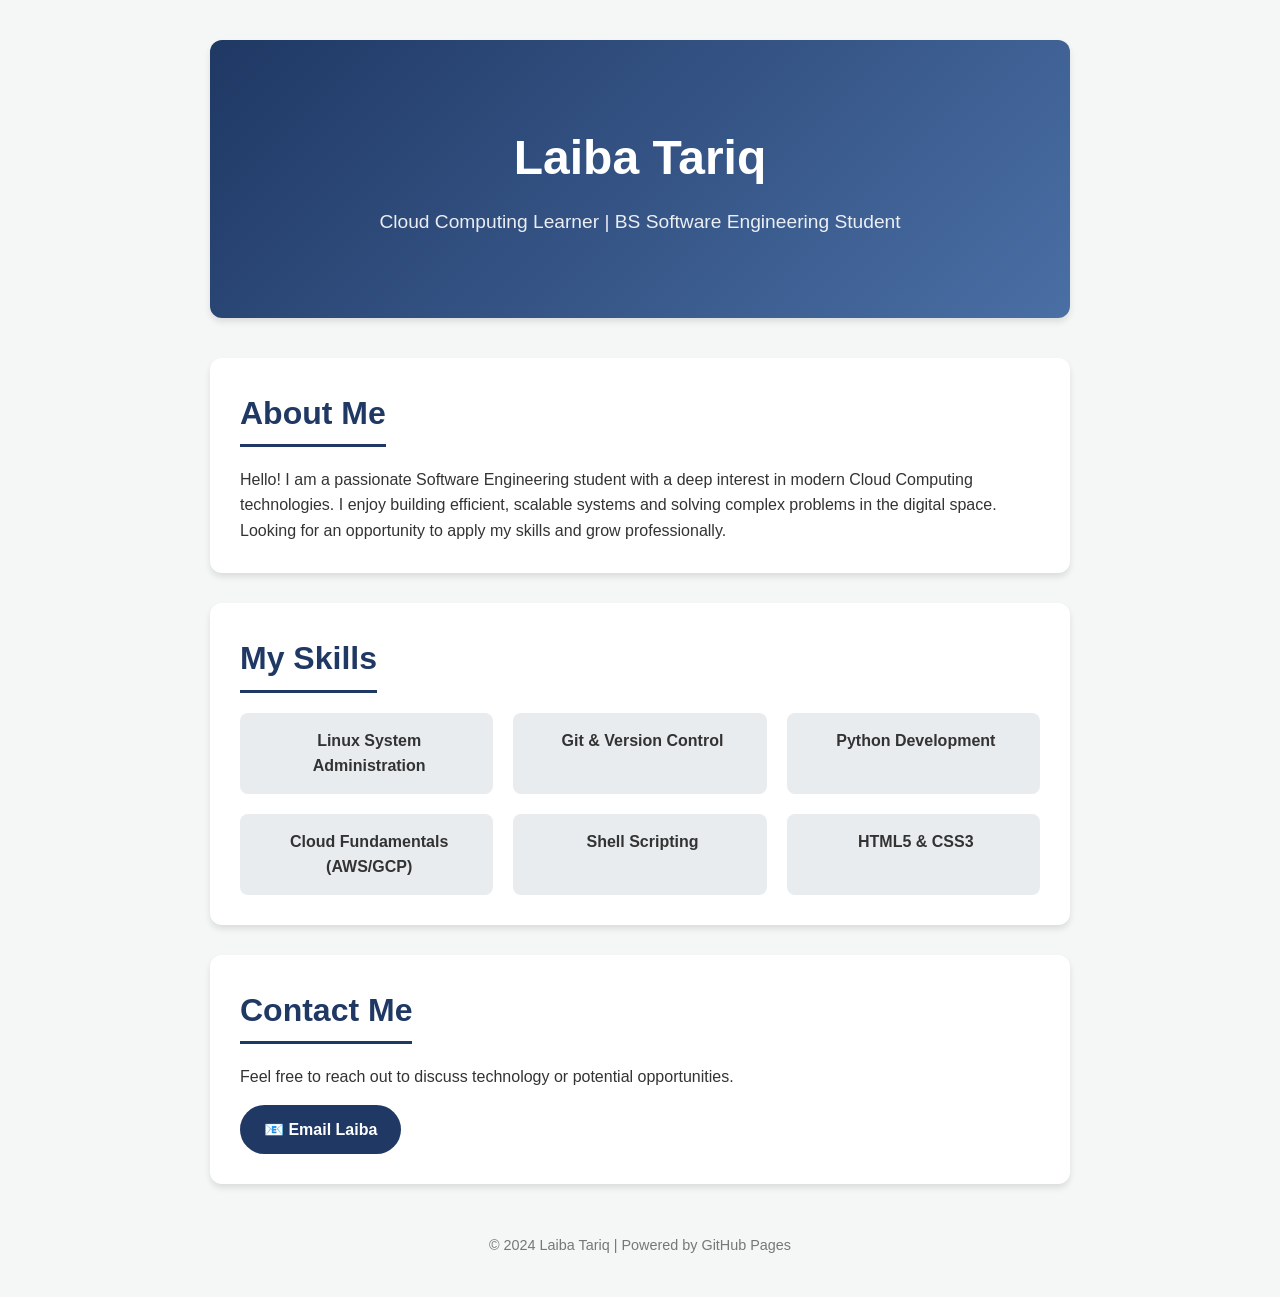
==== index.html @ 509ddba8 "Upgrade website design to modern professional look" ====
<!DOCTYPE html>
<html lang="en">
<head>
    <meta charset="UTF-8">
    <meta name="viewport" content="width=device-width, initial-scale=1.0">
    <title>Laiba Tariq | Professional Portfolio</title>
    <style>
        /* Modern Reset */
        :root {
            --primary: #1F3864;
            --secondary: #4a6fa5;
            --bg: #f4f7f6;
            --text: #333;
            --white: #fff;
            --shadow: 0 4px 6px rgba(0, 0, 0, 0.1);
            --transition: all 0.3s ease;
        }

        * {
            margin: 0;
            padding: 0;
            box-sizing: border-box;
            font-family: 'Segoe UI', Tahoma, Geneva, Verdana, sans-serif;
        }

        body {
            background-color: var(--bg);
            color: var(--text);
            line-height: 1.6;
        }

        /* Container */
        .container {
            max-width: 900px;
            margin: 0 auto;
            padding: 40px 20px;
        }

        /* Header Section */
        header {
            background: linear-gradient(135deg, var(--primary), var(--secondary));
            color: var(--white);
            padding: 80px 20px;
            text-align: center;
            border-radius: 12px;
            box-shadow: var(--shadow);
            margin-bottom: 40px;
            opacity: 0;
            transform: translateY(-20px);
            animation: fadeInDown 0.8s forwards;
        }

        @keyframes fadeInDown {
            to {
                opacity: 1;
                transform: translateY(0);
            }
        }

        header h1 {
            font-size: 3rem;
            margin-bottom: 10px;
            font-weight: 700;
        }

        header p {
            font-size: 1.2rem;
            opacity: 0.9;
        }

        /* Main Content */
        main section {
            background-color: var(--white);
            padding: 30px;
            border-radius: 12px;
            box-shadow: var(--shadow);
            margin-bottom: 30px;
            opacity: 0;
            transform: translateY(20px);
            animation: fadeInUp 0.8s 0.2s forwards;
        }

        @keyframes fadeInUp {
            to {
                opacity: 1;
                transform: translateY(0);
            }
        }

        h2 {
            color: var(--primary);
            font-size: 2rem;
            margin-bottom: 20px;
            border-bottom: 3px solid var(--primary);
            display: inline-block;
            padding-bottom: 5px;
        }

        /* Skills Grid */
        .skills-grid {
            display: grid;
            grid-template-columns: repeat(auto-fit, minmax(200px, 1fr));
            gap: 20px;
            list-style: none;
        }

        .skills-grid li {
            background-color: #e9ecef;
            padding: 15px;
            border-radius: 8px;
            text-align: center;
            font-weight: 600;
            transition: var(--transition);
            border-left: 5px solid transparent;
        }

        .skills-grid li:hover {
            background-color: var(--secondary);
            color: var(--white);
            transform: scale(1.05);
            border-left: 5px solid var(--primary);
        }

        /* Contact Section */
        #contact {
            background-color: var(--white);
            padding: 30px;
            border-radius: 12px;
            box-shadow: var(--shadow);
            margin-bottom: 30px;
            opacity: 0;
            animation: fadeInUp 0.8s 0.4s forwards;
        }

        .contact-link {
            display: inline-block;
            background-color: var(--primary);
            color: var(--white);
            padding: 12px 24px;
            text-decoration: none;
            border-radius: 30px;
            font-weight: 700;
            margin-top: 15px;
            transition: var(--transition);
        }

        .contact-link:hover {
            background-color: var(--secondary);
            transform: translateY(-3px);
            box-shadow: 0 4px 8px rgba(0, 0, 0, 0.2);
        }

        /* Footer */
        footer {
            text-align: center;
            font-size: 0.9rem;
            color: #777;
            margin-top: 50px;
        }

        /* Mobile Responsive */
        @media (max-width: 600px) {
            header h1 { font-size: 2rem; }
            .container { padding: 20px 10px; }
            .skills-grid { grid-template-columns: 1fr; }
        }
    </style>
</head>
<body>

    <div class="container">
        <header>
            <h1>Laiba Tariq</h1>
            <p>Cloud Computing Learner | BS Software Engineering Student</p>
        </header>

        <main>
            <section id="about">
                <h2>About Me</h2>
                <p>Hello! I am a passionate Software Engineering student with a deep interest in modern Cloud Computing technologies. I enjoy building efficient, scalable systems and solving complex problems in the digital space. Looking for an opportunity to apply my skills and grow professionally.</p>
            </section>

            <section id="skills">
                <h2>My Skills</h2>
                <ul class="skills-grid">
                    <li>Linux System Administration</li>
                    <li>Git & Version Control</li>
                    <li>Python Development</li>
                    <li>Cloud Fundamentals (AWS/GCP)</li>
                    <li>Shell Scripting</li>
                    <li>HTML5 & CSS3</li>
                </ul>
            </section>

            <section id="contact">
                <h2>Contact Me</h2>
                <p>Feel free to reach out to discuss technology or potential opportunities.</p>
                <a href="mailto:laibatariq@example.com" class="contact-link">📧 Email Laiba</a>
            </section>
        </main>

        <footer>
            <p>&copy; 2024 Laiba Tariq | Powered by GitHub Pages</p>
        </footer>
    </div>

</body>
</html>
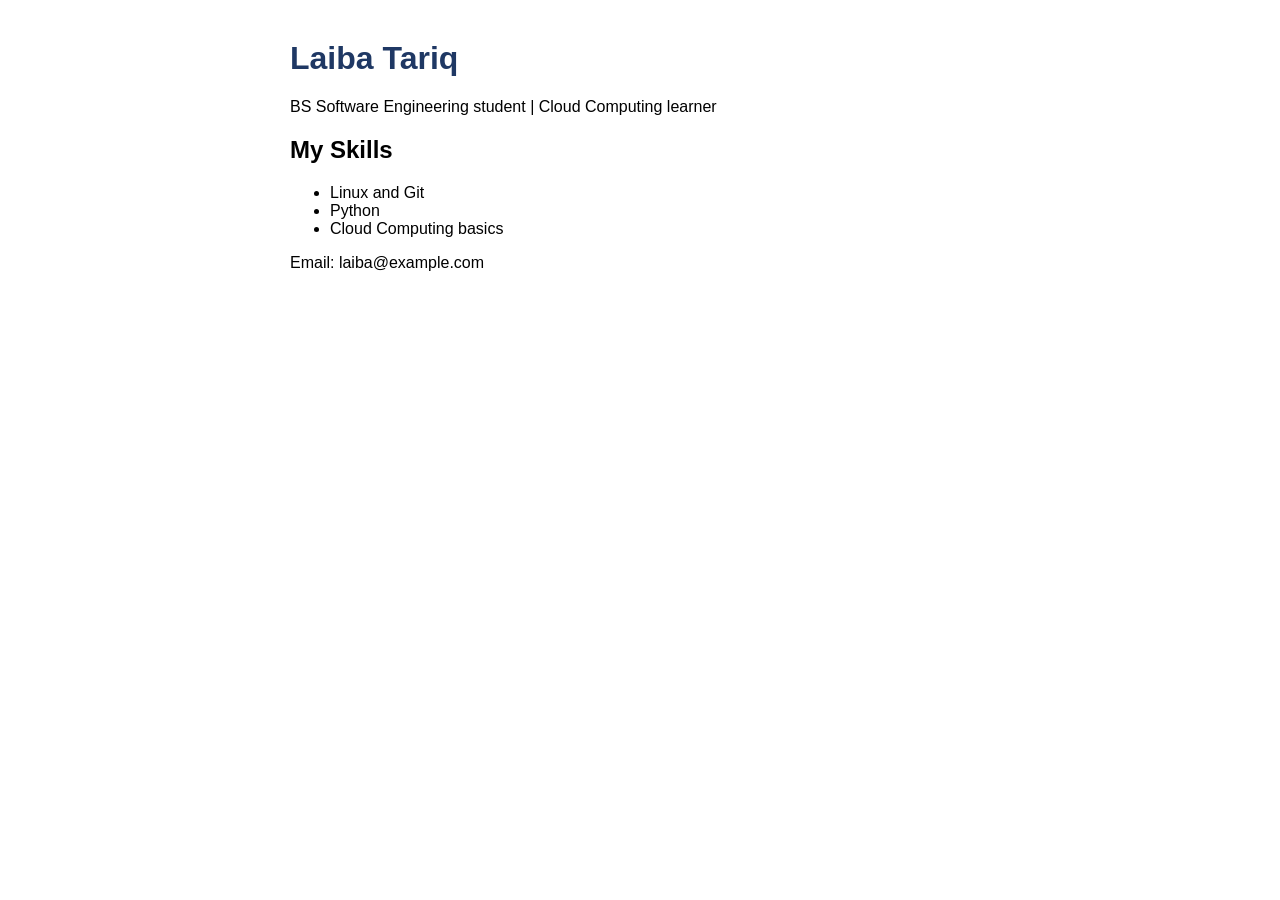
==== commit 5099bbee: "Add my website" ====
--- a/index.html
+++ b/index.html
@@ -1,208 +1,21 @@
 <!DOCTYPE html>
-<html lang="en">
+<html>
 <head>
-    <meta charset="UTF-8">
-    <meta name="viewport" content="width=device-width, initial-scale=1.0">
-    <title>Laiba Tariq | Professional Portfolio</title>
+    <title>My Portfolio</title>
     <style>
-        /* Modern Reset */
-        :root {
-            --primary: #1F3864;
-            --secondary: #4a6fa5;
-            --bg: #f4f7f6;
-            --text: #333;
-            --white: #fff;
-            --shadow: 0 4px 6px rgba(0, 0, 0, 0.1);
-            --transition: all 0.3s ease;
-        }
-
-        * {
-            margin: 0;
-            padding: 0;
-            box-sizing: border-box;
-            font-family: 'Segoe UI', Tahoma, Geneva, Verdana, sans-serif;
-        }
-
-        body {
-            background-color: var(--bg);
-            color: var(--text);
-            line-height: 1.6;
-        }
-
-        /* Container */
-        .container {
-            max-width: 900px;
-            margin: 0 auto;
-            padding: 40px 20px;
-        }
-
-        /* Header Section */
-        header {
-            background: linear-gradient(135deg, var(--primary), var(--secondary));
-            color: var(--white);
-            padding: 80px 20px;
-            text-align: center;
-            border-radius: 12px;
-            box-shadow: var(--shadow);
-            margin-bottom: 40px;
-            opacity: 0;
-            transform: translateY(-20px);
-            animation: fadeInDown 0.8s forwards;
-        }
-
-        @keyframes fadeInDown {
-            to {
-                opacity: 1;
-                transform: translateY(0);
-            }
-        }
-
-        header h1 {
-            font-size: 3rem;
-            margin-bottom: 10px;
-            font-weight: 700;
-        }
-
-        header p {
-            font-size: 1.2rem;
-            opacity: 0.9;
-        }
-
-        /* Main Content */
-        main section {
-            background-color: var(--white);
-            padding: 30px;
-            border-radius: 12px;
-            box-shadow: var(--shadow);
-            margin-bottom: 30px;
-            opacity: 0;
-            transform: translateY(20px);
-            animation: fadeInUp 0.8s 0.2s forwards;
-        }
-
-        @keyframes fadeInUp {
-            to {
-                opacity: 1;
-                transform: translateY(0);
-            }
-        }
-
-        h2 {
-            color: var(--primary);
-            font-size: 2rem;
-            margin-bottom: 20px;
-            border-bottom: 3px solid var(--primary);
-            display: inline-block;
-            padding-bottom: 5px;
-        }
-
-        /* Skills Grid */
-        .skills-grid {
-            display: grid;
-            grid-template-columns: repeat(auto-fit, minmax(200px, 1fr));
-            gap: 20px;
-            list-style: none;
-        }
-
-        .skills-grid li {
-            background-color: #e9ecef;
-            padding: 15px;
-            border-radius: 8px;
-            text-align: center;
-            font-weight: 600;
-            transition: var(--transition);
-            border-left: 5px solid transparent;
-        }
-
-        .skills-grid li:hover {
-            background-color: var(--secondary);
-            color: var(--white);
-            transform: scale(1.05);
-            border-left: 5px solid var(--primary);
-        }
-
-        /* Contact Section */
-        #contact {
-            background-color: var(--white);
-            padding: 30px;
-            border-radius: 12px;
-            box-shadow: var(--shadow);
-            margin-bottom: 30px;
-            opacity: 0;
-            animation: fadeInUp 0.8s 0.4s forwards;
-        }
-
-        .contact-link {
-            display: inline-block;
-            background-color: var(--primary);
-            color: var(--white);
-            padding: 12px 24px;
-            text-decoration: none;
-            border-radius: 30px;
-            font-weight: 700;
-            margin-top: 15px;
-            transition: var(--transition);
-        }
-
-        .contact-link:hover {
-            background-color: var(--secondary);
-            transform: translateY(-3px);
-            box-shadow: 0 4px 8px rgba(0, 0, 0, 0.2);
-        }
-
-        /* Footer */
-        footer {
-            text-align: center;
-            font-size: 0.9rem;
-            color: #777;
-            margin-top: 50px;
-        }
-
-        /* Mobile Responsive */
-        @media (max-width: 600px) {
-            header h1 { font-size: 2rem; }
-            .container { padding: 20px 10px; }
-            .skills-grid { grid-template-columns: 1fr; }
-        }
+        body { font-family: Arial; max-width: 700px; margin: 40px auto; }
+        h1 { color: #1F3864; }
     </style>
 </head>
 <body>
-
-    <div class="container">
-        <header>
-            <h1>Laiba Tariq</h1>
-            <p>Cloud Computing Learner | BS Software Engineering Student</p>
-        </header>
-
-        <main>
-            <section id="about">
-                <h2>About Me</h2>
-                <p>Hello! I am a passionate Software Engineering student with a deep interest in modern Cloud Computing technologies. I enjoy building efficient, scalable systems and solving complex problems in the digital space. Looking for an opportunity to apply my skills and grow professionally.</p>
-            </section>
-
-            <section id="skills">
-                <h2>My Skills</h2>
-                <ul class="skills-grid">
-                    <li>Linux System Administration</li>
-                    <li>Git & Version Control</li>
-                    <li>Python Development</li>
-                    <li>Cloud Fundamentals (AWS/GCP)</li>
-                    <li>Shell Scripting</li>
-                    <li>HTML5 & CSS3</li>
-                </ul>
-            </section>
-
-            <section id="contact">
-                <h2>Contact Me</h2>
-                <p>Feel free to reach out to discuss technology or potential opportunities.</p>
-                <a href="mailto:laibatariq@example.com" class="contact-link">📧 Email Laiba</a>
-            </section>
-        </main>
-
-        <footer>
-            <p>&copy; 2024 Laiba Tariq | Powered by GitHub Pages</p>
-        </footer>
-    </div>
-
+    <h1>Laiba Tariq</h1>
+    <p>BS Software Engineering student | Cloud Computing learner</p>
+    <h2>My Skills</h2>
+    <ul>
+        <li>Linux and Git</li>
+        <li>Python</li>
+        <li>Cloud Computing basics</li>
+    </ul>
+    <p>Email: laiba@example.com</p>
 </body>
 </html>
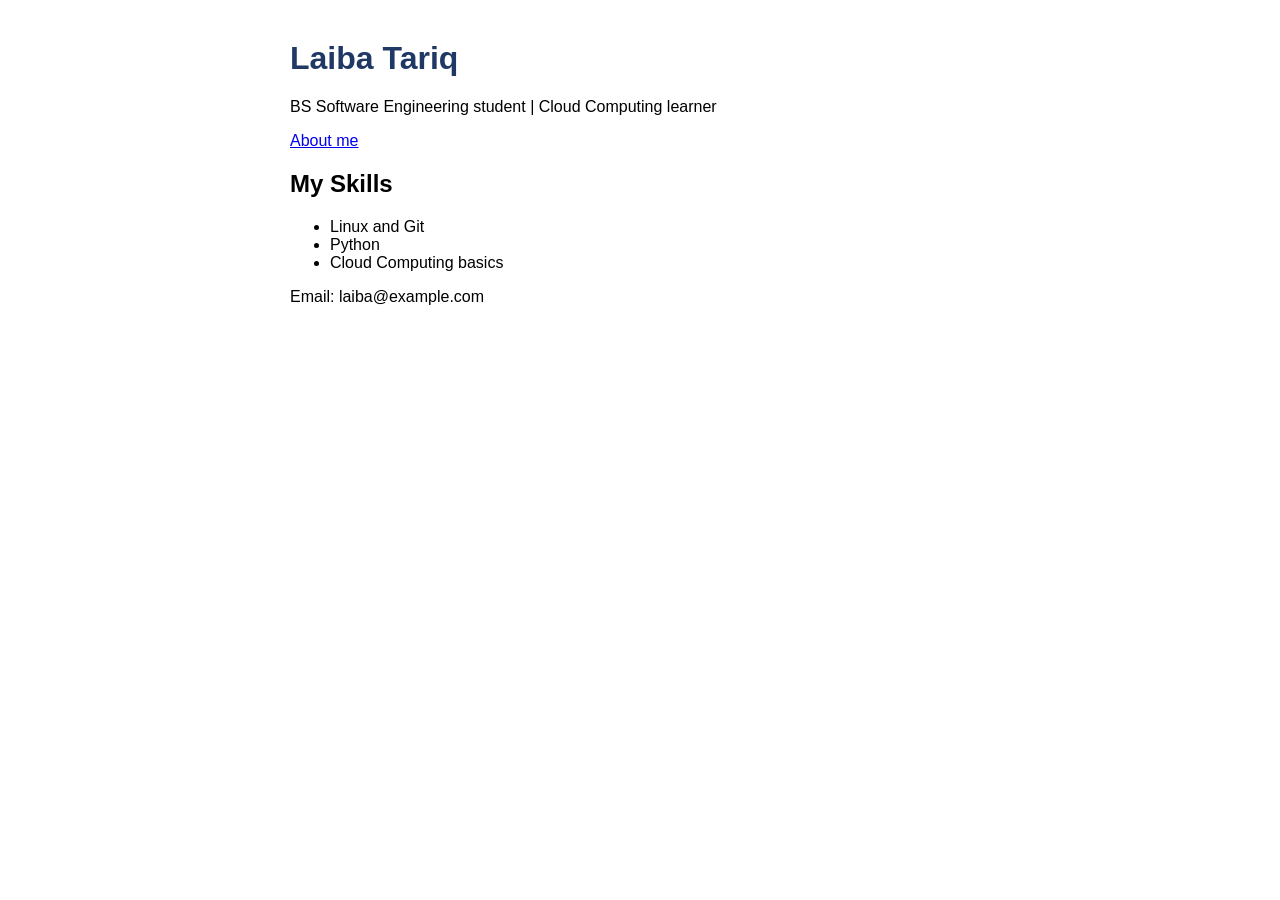
==== commit d195a726: "Add about page link" ====
--- a/index.html
+++ b/index.html
@@ -10,6 +10,7 @@
 <body>
     <h1>Laiba Tariq</h1>
     <p>BS Software Engineering student | Cloud Computing learner</p>
+    <p><a href="about.html">About me</a></p>
     <h2>My Skills</h2>
     <ul>
         <li>Linux and Git</li>
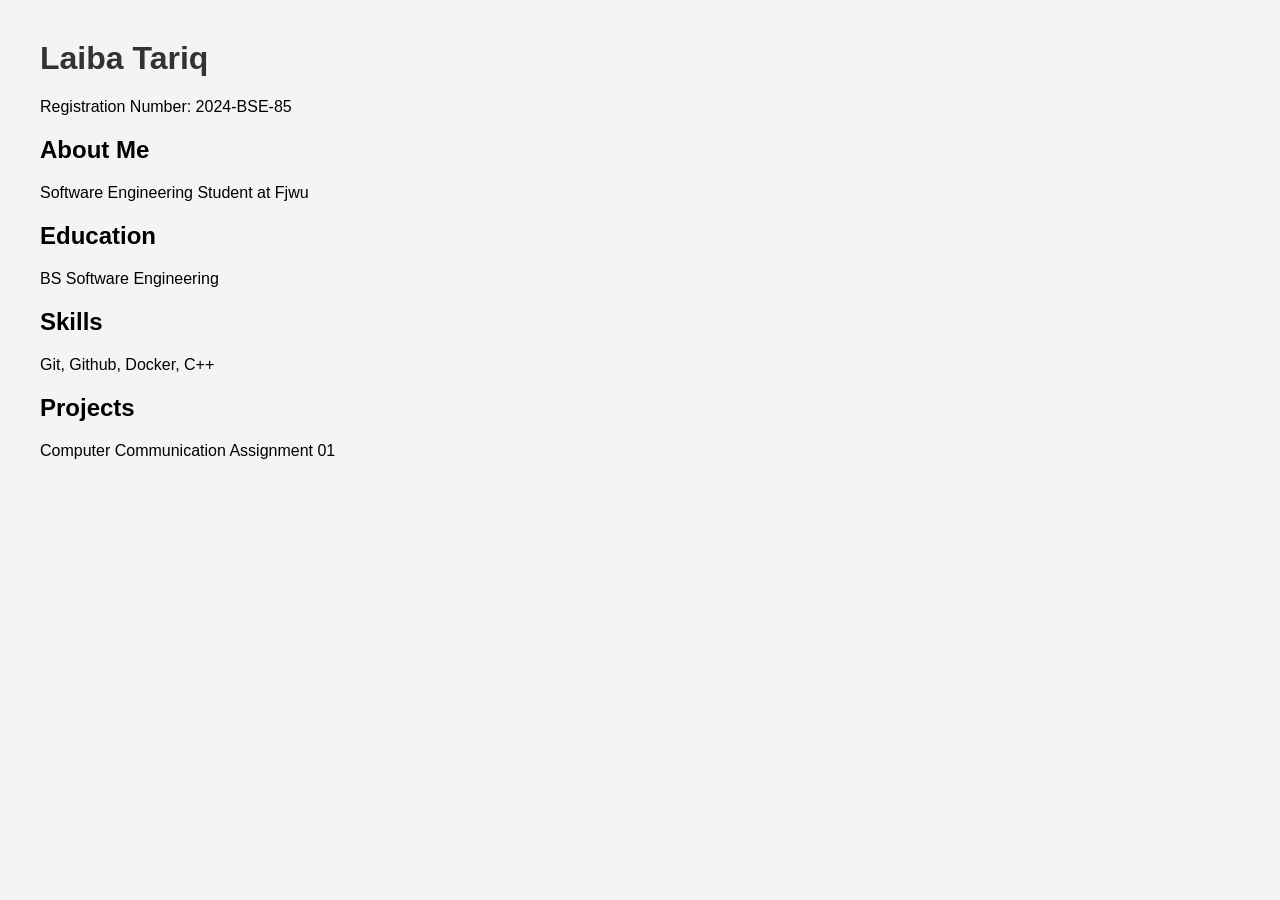
==== commit 5a5fc326: "Add portfolio files" ====
--- a/index.html
+++ b/index.html
@@ -1,22 +1 @@
-<!DOCTYPE html>
-<html>
-<head>
-    <title>My Portfolio</title>
-    <style>
-        body { font-family: Arial; max-width: 700px; margin: 40px auto; }
-        h1 { color: #1F3864; }
-    </style>
-</head>
-<body>
-    <h1>Laiba Tariq</h1>
-    <p>BS Software Engineering student | Cloud Computing learner</p>
-    <p><a href="about.html">About me</a></p>
-    <h2>My Skills</h2>
-    <ul>
-        <li>Linux and Git</li>
-        <li>Python</li>
-        <li>Cloud Computing basics</li>
-    </ul>
-    <p>Email: laiba@example.com</p>
-</body>
-</html>+<DOCTYPE html><html><head><title>Laiba Tariq Portfolio</title><link rel="stylesheet" href="styles.css"></head><body><h1>Laiba Tariq</h1><p>Registration Number: 2024-BSE-85</p><h2>About Me</h2><p>Software Engineering Student at Fjwu</p><h2>Education</h2><p>BS Software Engineering</p><h2>Skills</h2><p>Git, Github, Docker, C++</p><h2>Projects</h2><p>Computer Communication Assignment 01</p></body></html>
--- a/styles.css
+++ b/styles.css
@@ -0,0 +1 @@
+body { font-family: Arial; margin: 40px; background: #f4f4f4; } h1 { color: #333; }
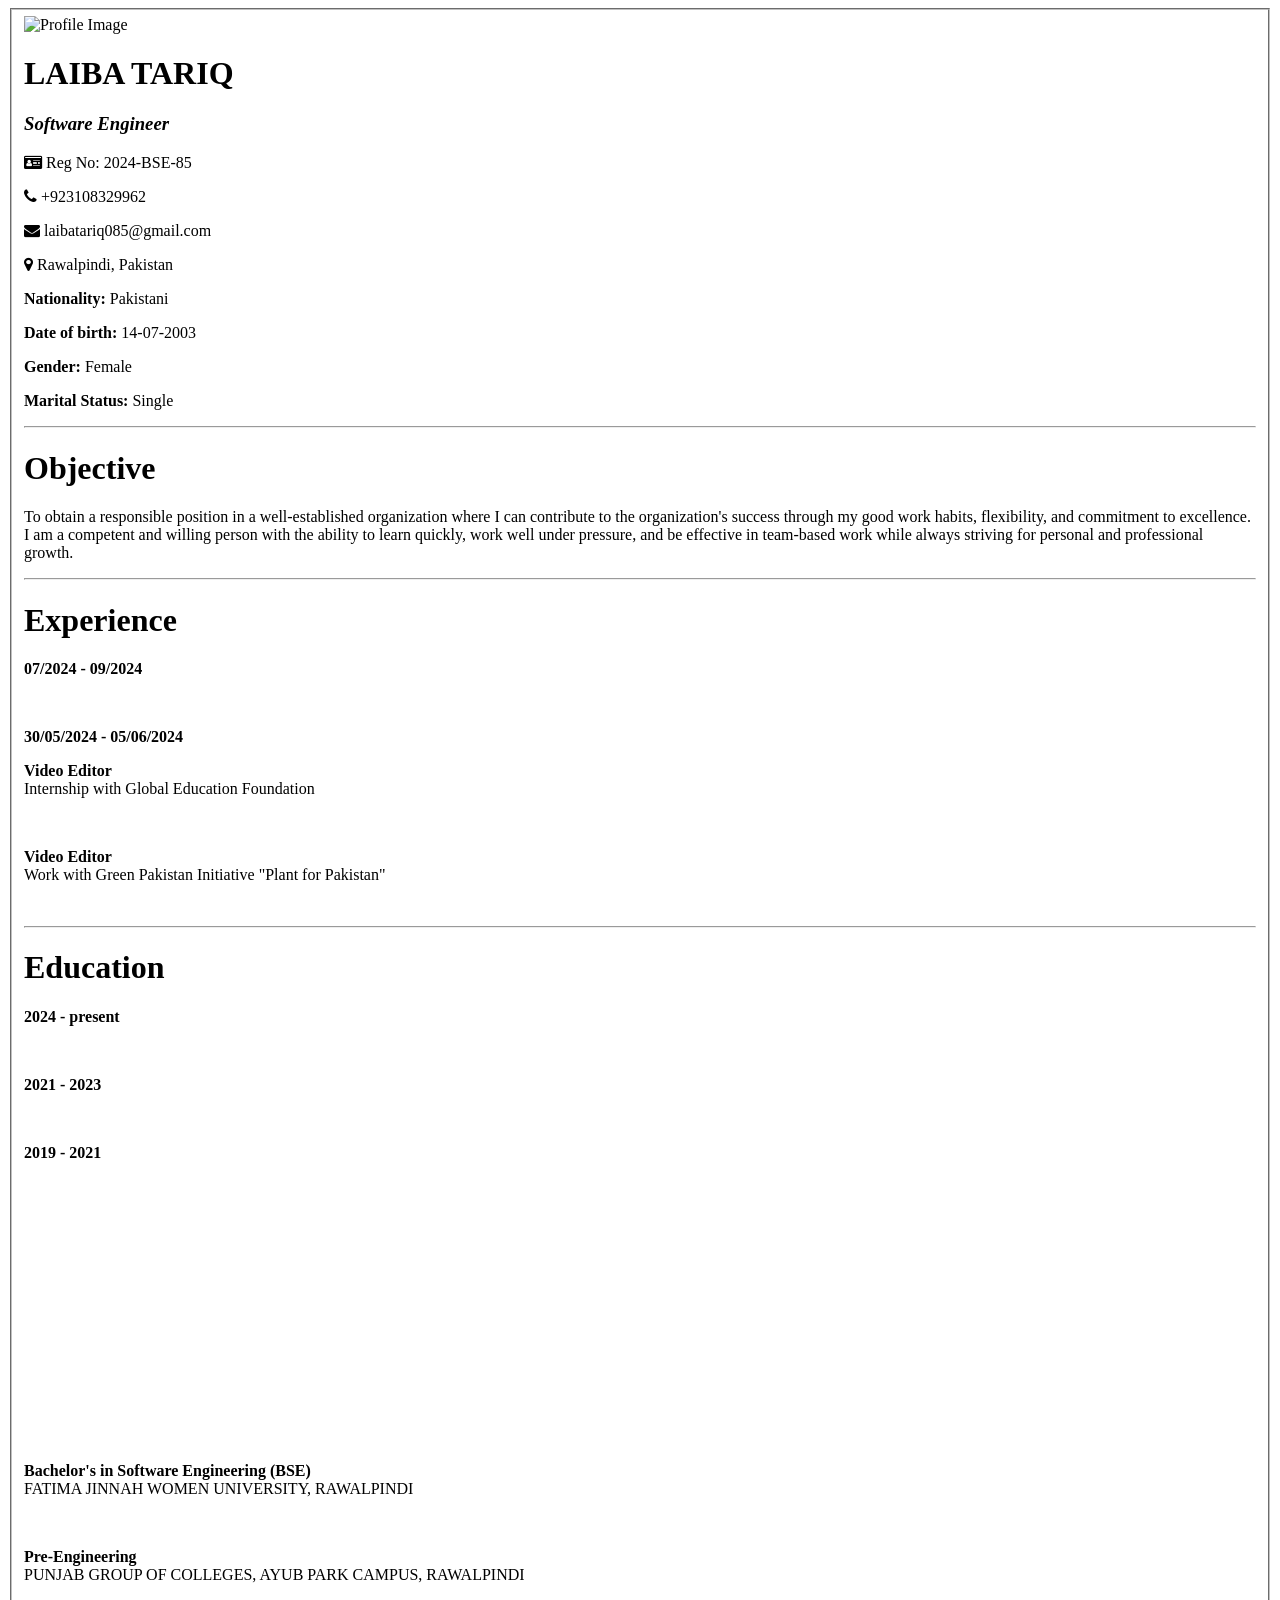
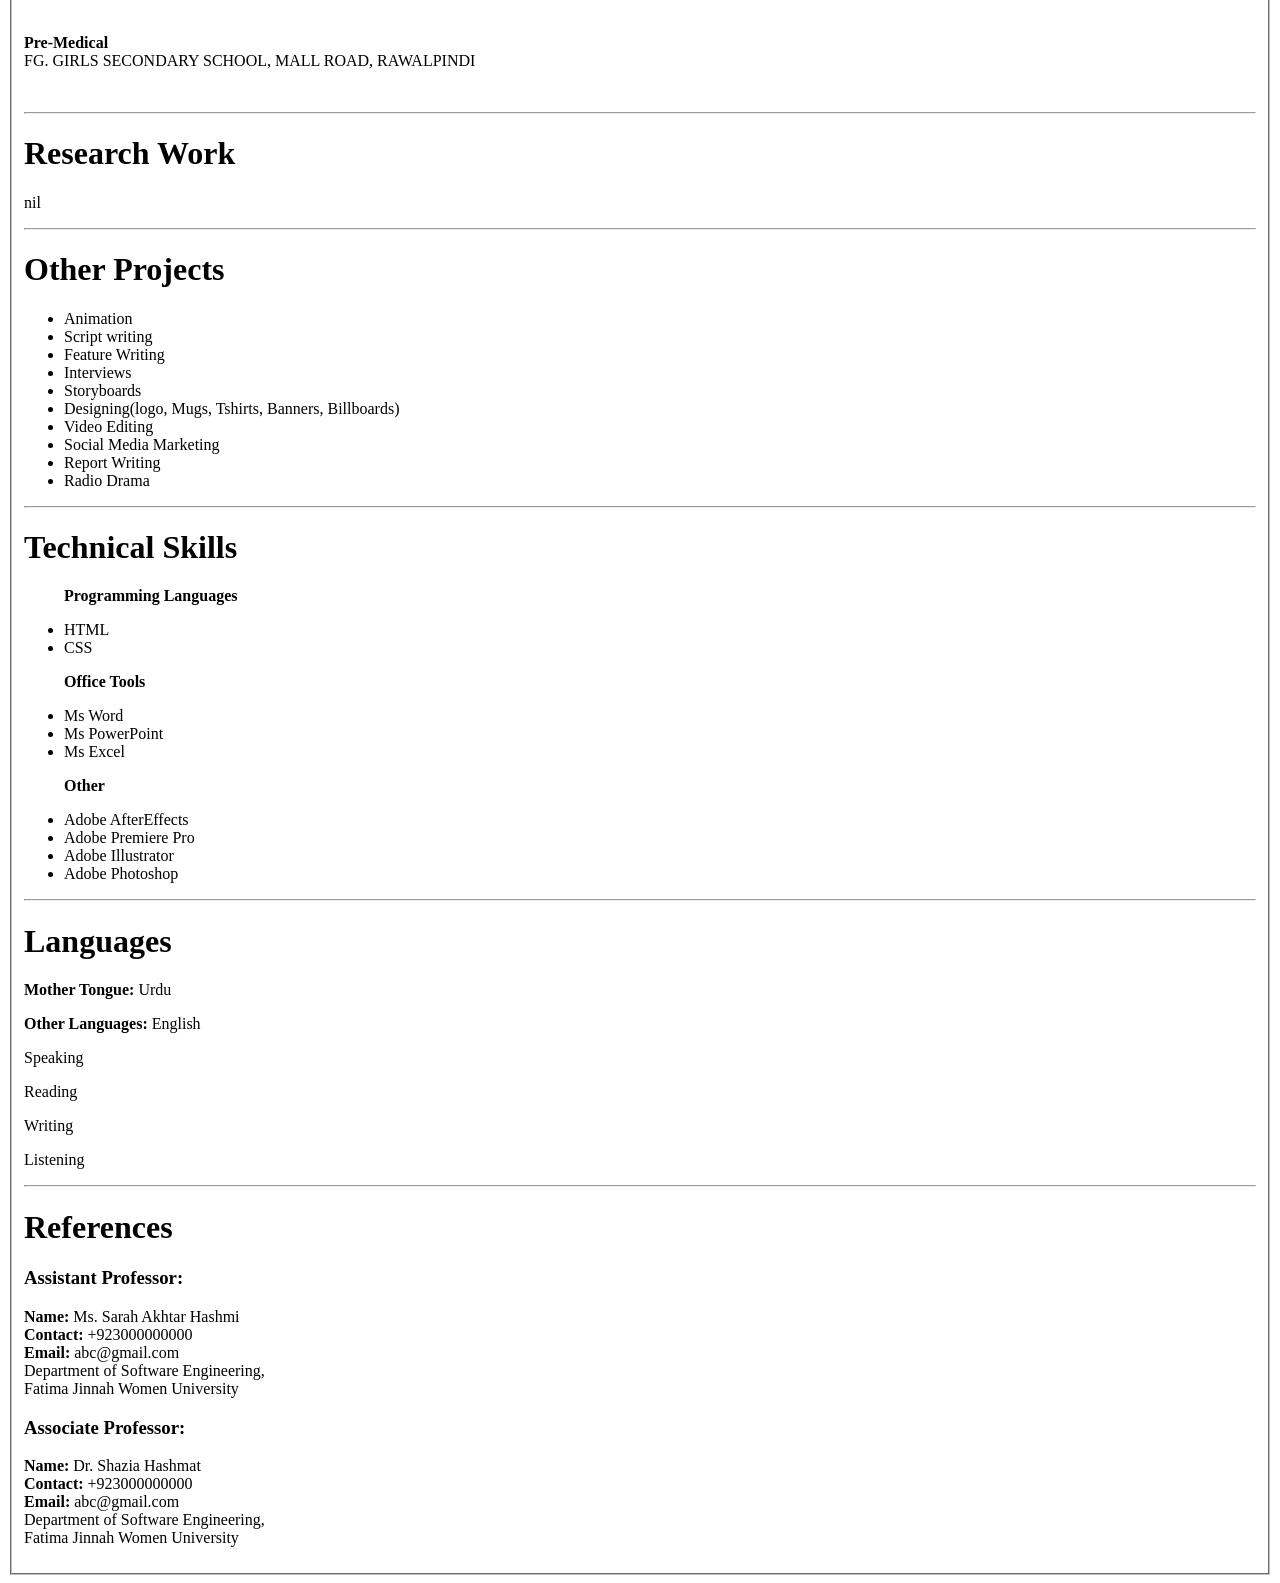
==== commit e3f7c26c: "Update index.html" ====
--- a/index.html
+++ b/index.html
@@ -1 +1,177 @@
-<DOCTYPE html><html><head><title>Laiba Tariq Portfolio</title><link rel="stylesheet" href="styles.css"></head><body><h1>Laiba Tariq</h1><p>Registration Number: 2024-BSE-85</p><h2>About Me</h2><p>Software Engineering Student at Fjwu</p><h2>Education</h2><p>BS Software Engineering</p><h2>Skills</h2><p>Git, Github, Docker, C++</p><h2>Projects</h2><p>Computer Communication Assignment 01</p></body></html>
+<!DOCTYPE html>
+<html>
+<head>
+    <link rel="stylesheet" href="style.css">
+    <title>CV (Laiba Tariq)</title>
+    <link rel="stylesheet" href="https://cdnjs.cloudflare.com/ajax/libs/font-awesome/4.7.0/css/font-awesome.min.css">
+</head>
+<body>
+<fieldset>
+    <div class="profile-container">
+        <img src="images.png" alt="Profile Image" class="profile-img">
+
+        <div class="profile-details">
+            <h1>LAIBA TARIQ</h1>
+            <h3><i>Software Engineer</i></h3>
+        </div>
+        <div class="contact-info">
+            <p><i class="fa fa-id-card"></i> Reg No: 2024-BSE-85</p>
+            <p><i class="fa fa-phone"></i> +923108329962</p>
+            <p><i class="fa fa-envelope"></i> laibatariq085@gmail.com</p>
+            <p><i class="fa fa-map-marker"></i> Rawalpindi, Pakistan</p>
+        </div>
+    </div>
+
+    <div class="other-info">
+        <p><strong>Nationality: </strong>Pakistani</p>
+        <p><strong>Date of birth:</strong> 14-07-2003</p>
+        <p><strong>Gender:</strong> Female</p>
+        <p><strong>Marital Status:</strong> Single</p>
+    </div>
+
+    <hr class="bold-line">
+
+    <div class="objective">
+        <h1><b>Objective</b></h1>
+        <p>
+            To obtain a responsible position in a well-established organization where I can contribute to the organization's success
+            through my good work habits, flexibility, and commitment to excellence. I am a competent and willing person with the 
+            ability to learn quickly, work well under pressure, and be effective in team-based work while always striving for personal 
+            and professional growth.
+        </p>
+    </div>
+
+    <hr class="bold-line">
+
+    <h1><b>Experience</b></h1>
+    <div class="container">
+        <div class="left-date">
+            <p><b>07/2024 - 09/2024</b></p><br>
+            <p><b>30/05/2024 - 05/06/2024</b></p>
+        </div>
+
+        <div class="vertical-line"></div>
+
+        <div class="right-text">
+            <p><b>Video Editor</b><br>
+            Internship with Global Education Foundation</p><br>
+            <p><b>Video Editor</b> <br>
+            Work with Green Pakistan Initiative "Plant for Pakistan"</p>
+        </div>
+    </div>
+    <br>
+
+    <hr class="bold-line">
+
+    <h1><b>Education</b></h1>
+    <div class="container">
+        <div class="left-date">
+            <p><b>2024 - present</b></p><br>
+            <p><b>2021 - 2023</b></p><br>
+            <p><b>2019 - 2021</b></p>
+        </div>
+
+        <div class="vertical-line" style="height: 250px;"></div>
+
+        <div class="right-text">
+            <br>
+            <p><b>Bachelor's in Software Engineering (BSE)</b><br>
+            FATIMA JINNAH WOMEN UNIVERSITY, RAWALPINDI</p><br>
+            <p><b>Pre-Engineering</b> <br>
+            PUNJAB GROUP OF COLLEGES, AYUB PARK CAMPUS, RAWALPINDI</p><br>
+            <p><b>Pre-Medical</b> <br>
+            FG. GIRLS SECONDARY SCHOOL, MALL ROAD, RAWALPINDI</p>
+        </div>
+    </div>
+    <br>
+
+    <hr class="bold-line">
+
+    <div class="research">
+        <h1><b>Research Work</b></h1>
+        <p>nil</p>
+    </div>
+
+    <div class="page-break"></div>
+    <hr class="bold-line">
+
+    <div>
+        <h1><b>Other Projects</b></h1>
+        <ul class="centered-list">
+            <li>Animation</li>
+            <li>Script writing</li>
+            <li>Feature Writing</li>
+            <li>Interviews</li>
+            <li>Storyboards</li>
+            <li>Designing(logo, Mugs, Tshirts, Banners, Billboards)</li>
+            <li>Video Editing</li>
+            <li>Social Media Marketing</li>
+            <li>Report Writing</li>
+            <li>Radio Drama</li>
+        </ul>
+    </div>
+
+    <hr class="bold-line">
+
+    <div>
+        <h1><b>Technical Skills</b></h1>
+        <ul class="centered-list">
+            <p><strong>Programming Languages</strong></p>        
+            <li>HTML</li>
+            <li>CSS</li>
+        </ul>
+        <ul class="centered-list">
+            <p><strong>Office Tools</strong></p>
+            <li>Ms Word</li>
+            <li>Ms PowerPoint</li>
+            <li>Ms Excel</li>
+        </ul>
+        <ul class="centered-list">
+            <p><strong>Other</strong></p> 
+            <li>Adobe AfterEffects</li>
+            <li>Adobe Premiere Pro</li>
+            <li>Adobe Illustrator</li>
+            <li>Adobe Photoshop</li>
+        </ul>
+    </div>
+
+    <hr class="bold-line">
+
+    <div>
+        <h1><strong>Languages</strong></h1> 
+        <div class="centered-list">
+            <p><strong>Mother Tongue: </strong>Urdu</p>
+            <p><strong>Other Languages: </strong>English</p>    
+            <p>Speaking</p>
+            <div class="bar"><div class="fill speak"></div></div>
+            <p>Reading</p>
+            <div class="bar"><div class="fill read"></div></div>
+            <p>Writing</p>
+            <div class="bar"><div class="fill write"></div></div>
+            <p>Listening</p>
+            <div class="bar"><div class="fill listen"></div></div>
+        </div>
+    </div>
+
+    <hr class="bold-line">
+
+    <h1><strong>References</strong></h1> 
+    <div class="centered-list">
+        <strong><h3>Assistant Professor:</h3> </strong>
+        <b>Name:</b> Ms. Sarah Akhtar Hashmi<br>
+        <b>Contact:</b> +923000000000<br>
+        <b>Email: </b>abc@gmail.com<br>
+        Department of Software Engineering,<br>
+        Fatima Jinnah Women University
+
+        <strong><h3>Associate Professor:</h3> </strong>
+        <p><b>Name:</b> Dr. Shazia Hashmat<br>
+        <b>Contact:</b> +923000000000<br>
+        <b>Email: </b>abc@gmail.com<br>
+        Department of Software Engineering,<br>
+        Fatima Jinnah Women University
+        </p>
+    </div>
+</fieldset>
+</body>
+</html>
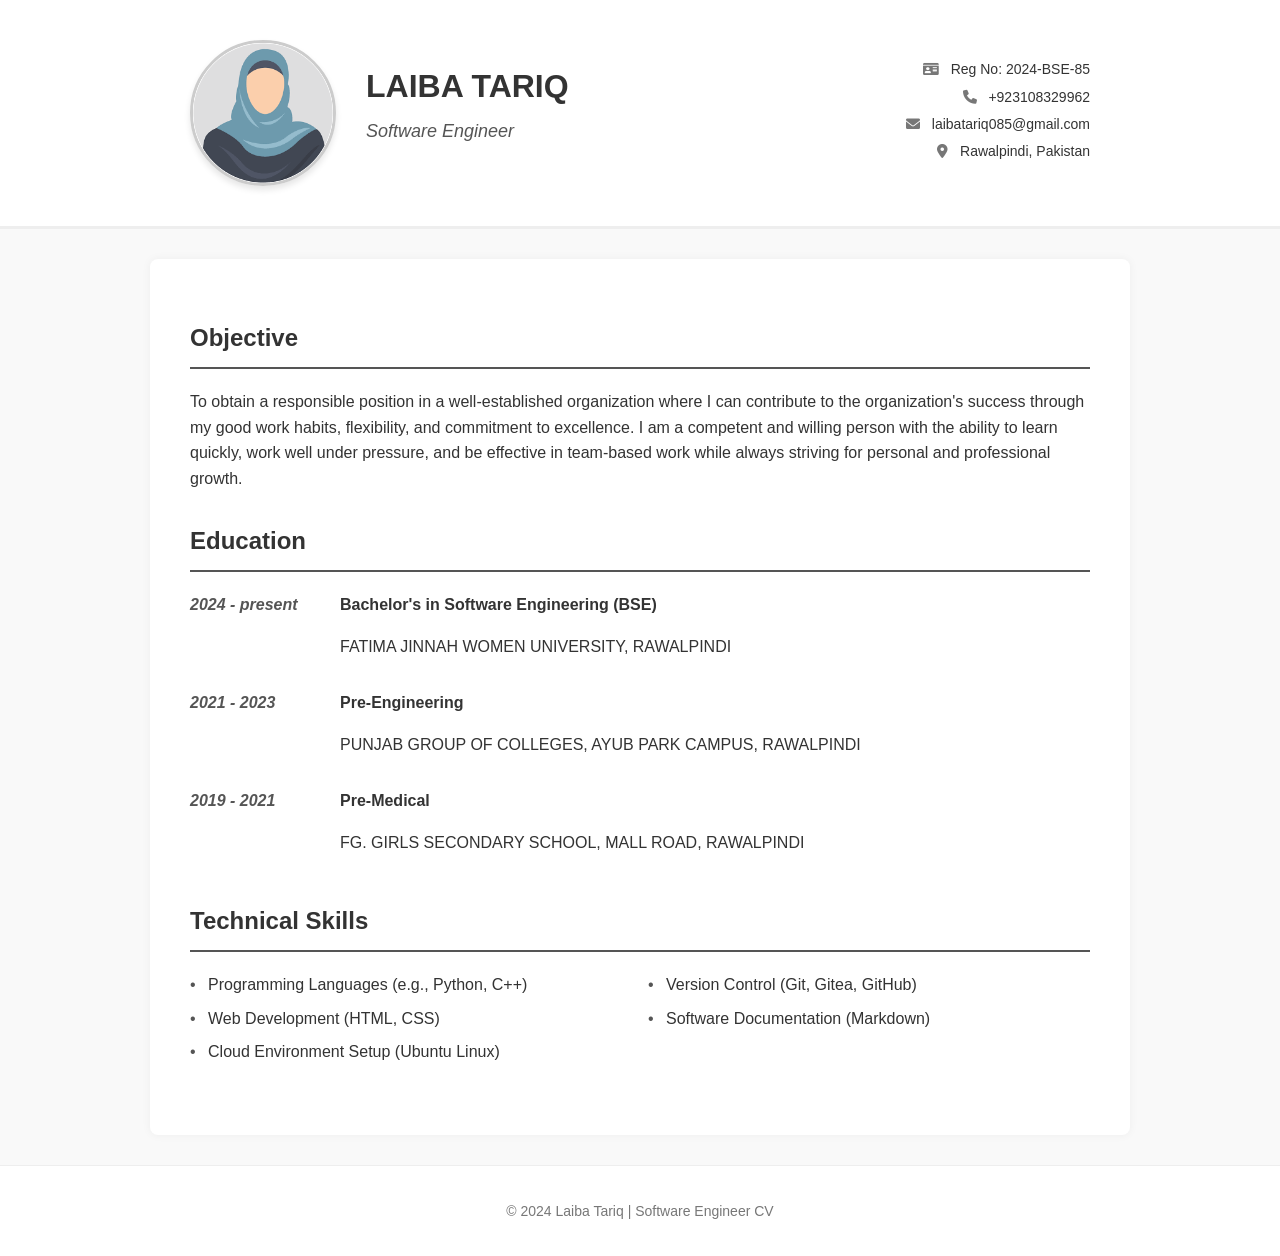
==== commit 866a7d47: "Add files via upload" ====
--- a/index.html
+++ b/index.html
@@ -1,177 +1,78 @@
-<!DOCTYPE html>
-<html>
-<head>
-    <link rel="stylesheet" href="style.css">
-    <title>CV (Laiba Tariq)</title>
-    <link rel="stylesheet" href="https://cdnjs.cloudflare.com/ajax/libs/font-awesome/4.7.0/css/font-awesome.min.css">
-</head>
-<body>
-<fieldset>
-    <div class="profile-container">
-        <img src="images.png" alt="Profile Image" class="profile-img">
-
-        <div class="profile-details">
-            <h1>LAIBA TARIQ</h1>
-            <h3><i>Software Engineer</i></h3>
-        </div>
-        <div class="contact-info">
-            <p><i class="fa fa-id-card"></i> Reg No: 2024-BSE-85</p>
-            <p><i class="fa fa-phone"></i> +923108329962</p>
-            <p><i class="fa fa-envelope"></i> laibatariq085@gmail.com</p>
-            <p><i class="fa fa-map-marker"></i> Rawalpindi, Pakistan</p>
-        </div>
-    </div>
-
-    <div class="other-info">
-        <p><strong>Nationality: </strong>Pakistani</p>
-        <p><strong>Date of birth:</strong> 14-07-2003</p>
-        <p><strong>Gender:</strong> Female</p>
-        <p><strong>Marital Status:</strong> Single</p>
-    </div>
-
-    <hr class="bold-line">
-
-    <div class="objective">
-        <h1><b>Objective</b></h1>
-        <p>
-            To obtain a responsible position in a well-established organization where I can contribute to the organization's success
-            through my good work habits, flexibility, and commitment to excellence. I am a competent and willing person with the 
-            ability to learn quickly, work well under pressure, and be effective in team-based work while always striving for personal 
-            and professional growth.
-        </p>
-    </div>
-
-    <hr class="bold-line">
-
-    <h1><b>Experience</b></h1>
-    <div class="container">
-        <div class="left-date">
-            <p><b>07/2024 - 09/2024</b></p><br>
-            <p><b>30/05/2024 - 05/06/2024</b></p>
-        </div>
-
-        <div class="vertical-line"></div>
-
-        <div class="right-text">
-            <p><b>Video Editor</b><br>
-            Internship with Global Education Foundation</p><br>
-            <p><b>Video Editor</b> <br>
-            Work with Green Pakistan Initiative "Plant for Pakistan"</p>
-        </div>
-    </div>
-    <br>
-
-    <hr class="bold-line">
-
-    <h1><b>Education</b></h1>
-    <div class="container">
-        <div class="left-date">
-            <p><b>2024 - present</b></p><br>
-            <p><b>2021 - 2023</b></p><br>
-            <p><b>2019 - 2021</b></p>
-        </div>
-
-        <div class="vertical-line" style="height: 250px;"></div>
-
-        <div class="right-text">
-            <br>
-            <p><b>Bachelor's in Software Engineering (BSE)</b><br>
-            FATIMA JINNAH WOMEN UNIVERSITY, RAWALPINDI</p><br>
-            <p><b>Pre-Engineering</b> <br>
-            PUNJAB GROUP OF COLLEGES, AYUB PARK CAMPUS, RAWALPINDI</p><br>
-            <p><b>Pre-Medical</b> <br>
-            FG. GIRLS SECONDARY SCHOOL, MALL ROAD, RAWALPINDI</p>
-        </div>
-    </div>
-    <br>
-
-    <hr class="bold-line">
-
-    <div class="research">
-        <h1><b>Research Work</b></h1>
-        <p>nil</p>
-    </div>
-
-    <div class="page-break"></div>
-    <hr class="bold-line">
-
-    <div>
-        <h1><b>Other Projects</b></h1>
-        <ul class="centered-list">
-            <li>Animation</li>
-            <li>Script writing</li>
-            <li>Feature Writing</li>
-            <li>Interviews</li>
-            <li>Storyboards</li>
-            <li>Designing(logo, Mugs, Tshirts, Banners, Billboards)</li>
-            <li>Video Editing</li>
-            <li>Social Media Marketing</li>
-            <li>Report Writing</li>
-            <li>Radio Drama</li>
-        </ul>
-    </div>
-
-    <hr class="bold-line">
-
-    <div>
-        <h1><b>Technical Skills</b></h1>
-        <ul class="centered-list">
-            <p><strong>Programming Languages</strong></p>        
-            <li>HTML</li>
-            <li>CSS</li>
-        </ul>
-        <ul class="centered-list">
-            <p><strong>Office Tools</strong></p>
-            <li>Ms Word</li>
-            <li>Ms PowerPoint</li>
-            <li>Ms Excel</li>
-        </ul>
-        <ul class="centered-list">
-            <p><strong>Other</strong></p> 
-            <li>Adobe AfterEffects</li>
-            <li>Adobe Premiere Pro</li>
-            <li>Adobe Illustrator</li>
-            <li>Adobe Photoshop</li>
-        </ul>
-    </div>
-
-    <hr class="bold-line">
-
-    <div>
-        <h1><strong>Languages</strong></h1> 
-        <div class="centered-list">
-            <p><strong>Mother Tongue: </strong>Urdu</p>
-            <p><strong>Other Languages: </strong>English</p>    
-            <p>Speaking</p>
-            <div class="bar"><div class="fill speak"></div></div>
-            <p>Reading</p>
-            <div class="bar"><div class="fill read"></div></div>
-            <p>Writing</p>
-            <div class="bar"><div class="fill write"></div></div>
-            <p>Listening</p>
-            <div class="bar"><div class="fill listen"></div></div>
-        </div>
-    </div>
-
-    <hr class="bold-line">
-
-    <h1><strong>References</strong></h1> 
-    <div class="centered-list">
-        <strong><h3>Assistant Professor:</h3> </strong>
-        <b>Name:</b> Ms. Sarah Akhtar Hashmi<br>
-        <b>Contact:</b> +923000000000<br>
-        <b>Email: </b>abc@gmail.com<br>
-        Department of Software Engineering,<br>
-        Fatima Jinnah Women University
-
-        <strong><h3>Associate Professor:</h3> </strong>
-        <p><b>Name:</b> Dr. Shazia Hashmat<br>
-        <b>Contact:</b> +923000000000<br>
-        <b>Email: </b>abc@gmail.com<br>
-        Department of Software Engineering,<br>
-        Fatima Jinnah Women University
-        </p>
-    </div>
-</fieldset>
-</body>
-</html>
+<!DOCTYPE html>
+<html lang="en">
+<head>
+    <meta charset="UTF-8">
+    <meta name="viewport" content="width=device-width, initial-scale=1.0">
+    <title>Laiba Tariq Portfolio</title>
+    <link rel="stylesheet" href="style.css">
+    <!-- Font Awesome for icons -->
+    <link rel="stylesheet" href="https://cdnjs.cloudflare.com/ajax/libs/font-awesome/6.0.0/css/all.min.css">
+</head>
+<body>
+
+<header>
+    <div class="header-content">
+        <!-- Image source set to image.png -->
+        <img src="image.png" alt="Laiba Tariq Profile Picture" class="profile-pic">
+        <div class="name-title">
+            <h1>LAIBA TARIQ</h1>
+            <p class="title">Software Engineer</p>
+        </div>
+        <ul class="contact-info">
+            <li><i class="fas fa-id-card"></i> Reg No: 2024-BSE-85</li>
+            <li><i class="fas fa-phone"></i> +923108329962</li>
+            <li><i class="fas fa-envelope"></i> laibatariq085@gmail.com</li>
+            <li><i class="fas fa-map-marker-alt"></i> Rawalpindi, Pakistan</li>
+        </ul>
+    </div>
+</header>
+
+<main>
+    <section>
+        <h2>Objective</h2>
+        <p>To obtain a responsible position in a well-established organization where I can contribute to the organization's success through my good work habits, flexibility, and commitment to excellence. I am a competent and willing person with the ability to learn quickly, work well under pressure, and be effective in team-based work while always striving for personal and professional growth.</p>
+    </section>
+
+    <section>
+        <h2>Education</h2>
+        <div class="edu-item">
+            <span class="date">2024 - present</span>
+            <div class="edu-details">
+                <p>Bachelor's in Software Engineering (BSE)</p>
+                <p>FATIMA JINNAH WOMEN UNIVERSITY, RAWALPINDI</p>
+            </div>
+        </div>
+        <div class="edu-item">
+            <span class="date">2021 - 2023</span>
+            <div class="edu-details">
+                <p>Pre-Engineering</p>
+                <p>PUNJAB GROUP OF COLLEGES, AYUB PARK CAMPUS, RAWALPINDI</p>
+            </div>
+        </div>
+        <div class="edu-item">
+            <span class="date">2019 - 2021</span>
+            <div class="edu-details">
+                <p>Pre-Medical</p>
+                <p>FG. GIRLS SECONDARY SCHOOL, MALL ROAD, RAWALPINDI</p>
+            </div>
+        </div>
+    </section>
+
+    <section>
+        <h2>Technical Skills</h2>
+        <ul class="skills-list">
+            <li>Programming Languages (e.g., Python, C++)</li>
+            <li>Web Development (HTML, CSS)</li>
+            <li>Cloud Environment Setup (Ubuntu Linux)</li>
+            <li>Version Control (Git, Gitea, GitHub)</li>
+            <li>Software Documentation (Markdown)</li>
+        </ul>
+    </section>
+</main>
+
+<footer>
+    <p>&copy; 2024 Laiba Tariq | Software Engineer CV</p>
+</footer>
+
+</body>
+</html>
--- a/style.css
+++ b/style.css
@@ -0,0 +1,133 @@
+body {
+    font-family: Arial, sans-serif;
+    line-height: 1.6;
+    margin: 0;
+    padding: 0;
+    background-color: #f9f9f9;
+    color: #333;
+}
+
+header {
+    background-color: #fff;
+    padding: 40px 0;
+    border-bottom: 3px solid #eee;
+}
+
+.header-content {
+    display: flex;
+    align-items: center;
+    max-width: 900px;
+    margin: 0 auto;
+    padding: 0 20px;
+}
+
+/* Specific styling for profile picture */
+.profile-pic {
+    width: 140px;
+    height: 140px;
+    border-radius: 50%;
+    object-fit: cover;
+    margin-right: 30px;
+    border: 3px solid #ccc;
+    box-shadow: 0 4px 6px rgba(0,0,0,0.1);
+}
+
+.name-title {
+    flex: 1;
+}
+
+h1 {
+    margin: 0 0 5px 0;
+    font-size: 32px;
+    color: #333;
+}
+
+.title {
+    margin: 0 0 20px 0;
+    font-size: 18px;
+    color: #555;
+    font-style: italic;
+}
+
+.contact-info {
+    list-style: none;
+    margin: 0;
+    padding: 0;
+    font-size: 14px;
+    text-align: right;
+}
+
+.contact-info li {
+    margin-bottom: 5px;
+}
+
+.contact-info i {
+    margin-right: 8px;
+    color: #777;
+}
+
+main {
+    max-width: 900px;
+    margin: 30px auto;
+    background: #fff;
+    padding: 40px;
+    border-radius: 8px;
+    box-shadow: 0 0 10px rgba(0,0,0,0.05);
+}
+
+section {
+    margin-bottom: 30px;
+}
+
+h2 {
+    color: #333;
+    border-bottom: 2px solid #555;
+    padding-bottom: 10px;
+    margin-bottom: 20px;
+}
+
+.edu-item {
+    display: flex;
+    margin-bottom: 15px;
+}
+
+.date {
+    font-weight: bold;
+    color: #555;
+    width: 150px;
+    font-style: italic;
+}
+
+.edu-details {
+    flex: 1;
+}
+
+.edu-details p:first-child {
+    font-weight: bold;
+    margin-top: 0;
+}
+
+.skills-list {
+    column-count: 2;
+    list-style-type: none;
+    padding: 0;
+}
+
+.skills-list li {
+    margin-bottom: 8px;
+}
+
+.skills-list li:before {
+    content: "• ";
+    color: #555;
+    margin-right: 8px;
+}
+
+footer {
+    text-align: center;
+    padding: 20px;
+    background-color: #fff;
+    border-top: 1px solid #eee;
+    color: #777;
+    font-size: 14px;
+}
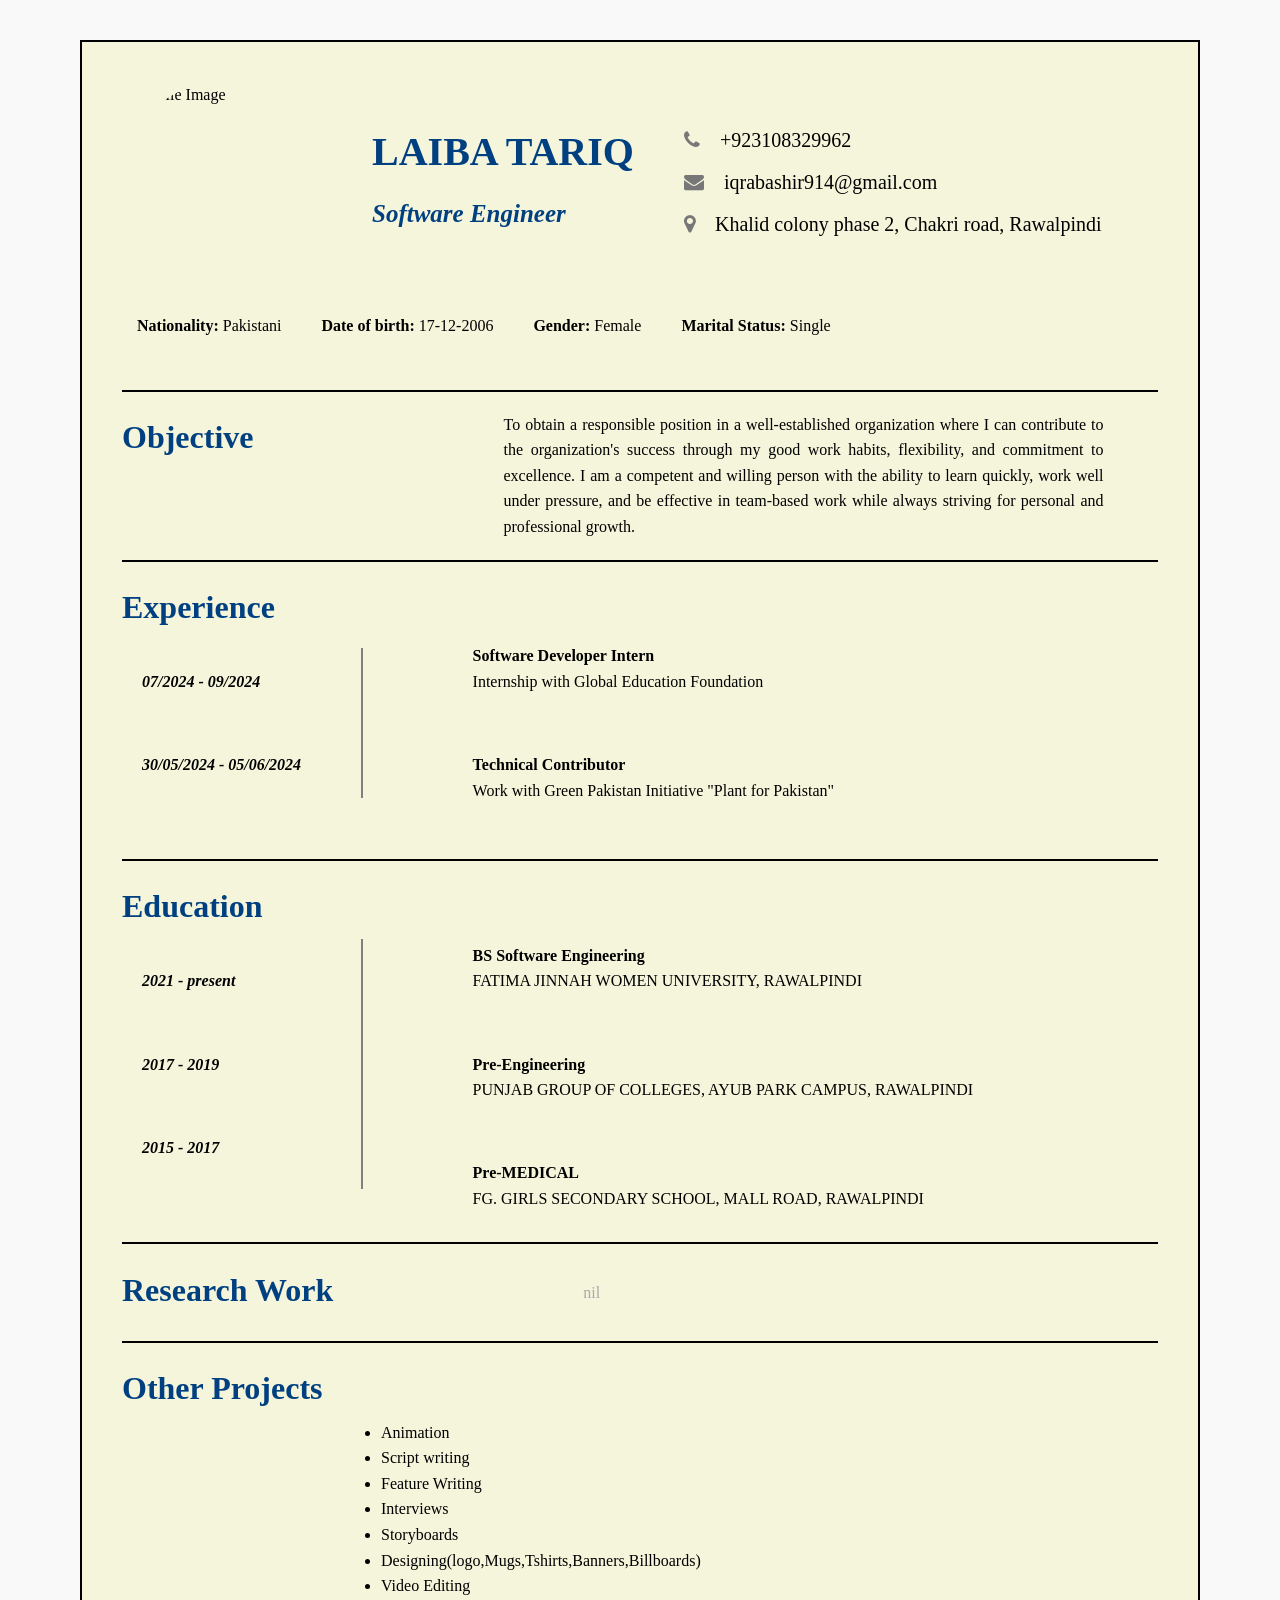
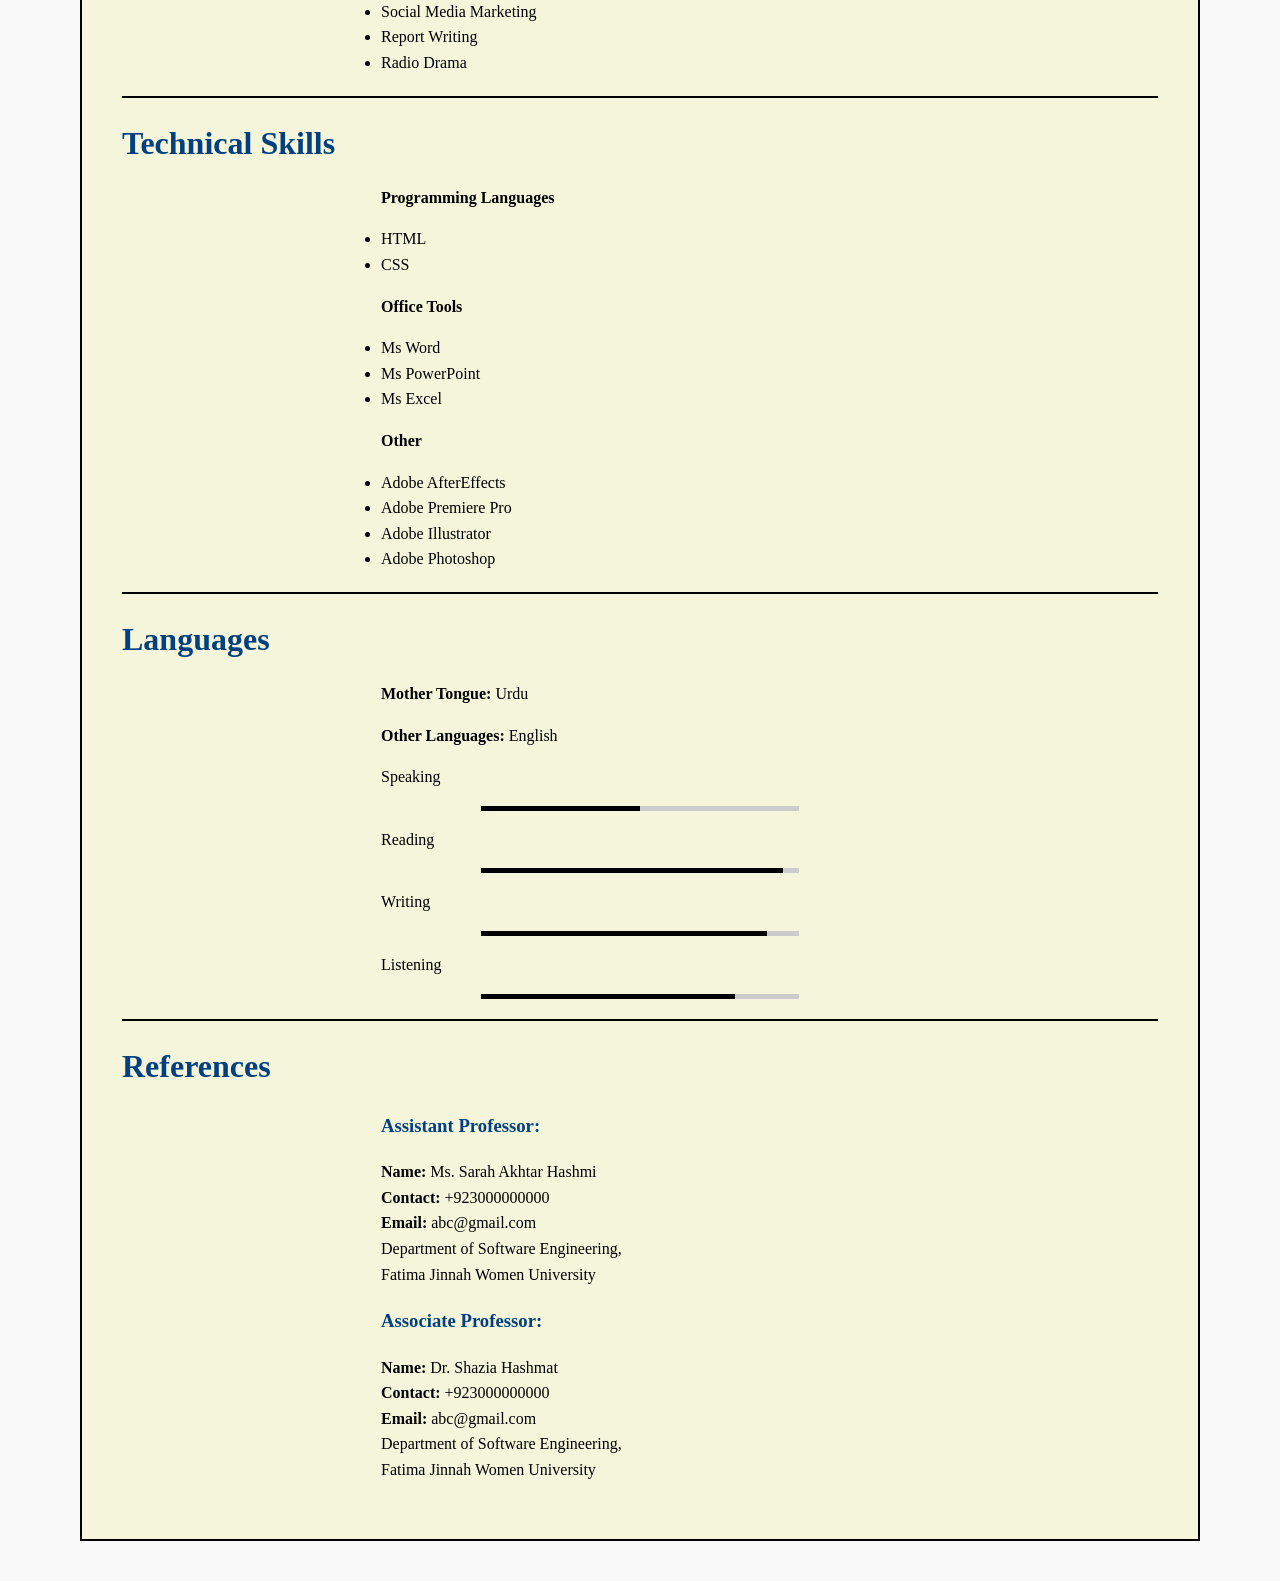
==== commit 4a7856f2: "index.html" ====
--- a/index.html
+++ b/index.html
@@ -1,78 +1,177 @@
 <!DOCTYPE html>
-<html lang="en">
+<html>
 <head>
-    <meta charset="UTF-8">
-    <meta name="viewport" content="width=device-width, initial-scale=1.0">
-    <title>Laiba Tariq Portfolio</title>
     <link rel="stylesheet" href="style.css">
-    <!-- Font Awesome for icons -->
-    <link rel="stylesheet" href="https://cdnjs.cloudflare.com/ajax/libs/font-awesome/6.0.0/css/all.min.css">
+    <title>CV(Laiba Tariq)</title>
+    <link rel="stylesheet" href="https://cdnjs.cloudflare.com/ajax/libs/font-awesome/4.7.0/css/font-awesome.min.css">
 </head>
 <body>
+<fieldset>
+    <div class="profile-container">
+        <img src="images.png" alt="Profile Image" class="profile-img">
 
-<header>
-    <div class="header-content">
-        <!-- Image source set to image.png -->
-        <img src="image.png" alt="Laiba Tariq Profile Picture" class="profile-pic">
-        <div class="name-title">
+        <div class="profile-details">
             <h1>LAIBA TARIQ</h1>
-            <p class="title">Software Engineer</p>
+            <h3><i>Software Engineer</i></h3>
         </div>
-        <ul class="contact-info">
-            <li><i class="fas fa-id-card"></i> Reg No: 2024-BSE-85</li>
-            <li><i class="fas fa-phone"></i> +923108329962</li>
-            <li><i class="fas fa-envelope"></i> laibatariq085@gmail.com</li>
-            <li><i class="fas fa-map-marker-alt"></i> Rawalpindi, Pakistan</li>
+        <div class="contact-info">
+            <p><i class="fa fa-phone"></i> +923108329962</p>
+            <p><i class="fa fa-envelope"></i> iqrabashir914@gmail.com</p>
+            <p><i class="fa fa-map-marker"></i> Khalid colony phase 2, Chakri road, Rawalpindi</p>
+        </div>
+    </div>
+
+    <div class="other-info">
+        <p> <strong>Nationality: </strong>Pakistani </p>
+        <p> <strong>Date of birth:</strong> 17-12-2006</p>
+        <p> <strong>Gender:</strong> Female</p>
+        <p> <strong>Marital Status:</strong> Single</p>
+    </div>
+
+    <hr class="bold-line">
+
+    <div class="objective">
+        <h1><b>Objective</b></h1>
+        <p>
+            To obtain a responsible position in a well-established organization where I can contribute to the organization's success
+            through my good work habits, flexibility, and commitment to excellence. I am a competent and willing person with the 
+            ability to learn quickly, work well under pressure, and be effective in team-based work while always striving for personal 
+            and professional growth.
+        </p>
+    </div>
+
+    <hr class="bold-line">
+
+    <h1><b>Experience</b></h1>
+    <div class="container">
+        <div class="left-date">
+            <p><b>07/2024 - 09/2024</b></p><br>
+            <p><b>30/05/2024 - 05/06/2024</b></p>
+        </div>
+
+        <div class="vertical-line"></div>
+
+        <div class="right-text">
+            <p><b>Software Developer Intern</b><br>
+            Internship with Global Education Foundation</p><br>
+            <p><b>Technical Contributor</b> <br>
+            Work with Green Pakistan Initiative "Plant for Pakistan"</p>
+        </div>
+    </div>
+
+    <br>
+    <hr class="bold-line">
+
+    <h1><b>Education</b></h1>
+    <div class="container">
+        <div class="left-date">
+            <p><b> 2021 - present</b></p><br>
+            <p><b>2017 - 2019</b></p><br>
+            <p><b>2015 - 2017</b></p>
+        </div>
+
+        <div class="vertical-line" style="height: 250px;"></div>
+
+        <div class="right-text">
+            <br>
+            <p><b>BS Software Engineering</b><br>
+            FATIMA JINNAH WOMEN UNIVERSITY, RAWALPINDI</p><br>
+            <p><b>Pre-Engineering</b> <br>
+            PUNJAB GROUP OF COLLEGES, AYUB PARK CAMPUS, RAWALPINDI</p><br>
+            <p><b>Pre-MEDICAL</b> <br>
+            FG. GIRLS SECONDARY SCHOOL, MALL ROAD, RAWALPINDI</p>
+        </div>
+    </div>
+
+    <br>
+    <hr class="bold-line">
+
+    <div class="research">
+        <h1><b>Research Work</b></h1>
+        <p>nil</p>
+    </div>
+
+    <div class="page-break"></div>
+    <hr class="bold-line">
+
+    <div>
+        <h1><b>Other Projects</b></h1>
+        <ul class="centered-list">
+            <li>Animation</li>
+            <li>Script writing</li>
+            <li>Feature Writing</li>
+            <li>Interviews</li>
+            <li>Storyboards</li>
+            <li>Designing(logo,Mugs,Tshirts,Banners,Billboards)</li>
+            <li>Video Editing</li>
+            <li>Social Media Marketing</li>
+            <li>Report Writing</li>
+            <li>Radio Drama</li>
         </ul>
     </div>
-</header>
 
-<main>
-    <section>
-        <h2>Objective</h2>
-        <p>To obtain a responsible position in a well-established organization where I can contribute to the organization's success through my good work habits, flexibility, and commitment to excellence. I am a competent and willing person with the ability to learn quickly, work well under pressure, and be effective in team-based work while always striving for personal and professional growth.</p>
-    </section>
+    <hr class="bold-line">
 
-    <section>
-        <h2>Education</h2>
-        <div class="edu-item">
-            <span class="date">2024 - present</span>
-            <div class="edu-details">
-                <p>Bachelor's in Software Engineering (BSE)</p>
-                <p>FATIMA JINNAH WOMEN UNIVERSITY, RAWALPINDI</p>
-            </div>
+    <div>
+        <h1><b>Technical Skills</b></h1>
+        <ul class="centered-list">
+            <p><strong>Programming Languages</strong></p>       
+            <li>HTML</li>
+            <li>CSS</li>
+        </ul>
+        <ul class="centered-list">
+            <p><strong>Office Tools</strong></p>
+            <li>Ms Word</li>
+            <li>Ms PowerPoint</li>
+            <li>Ms Excel</li>
+        </ul>
+        <ul class="centered-list">
+            <p><strong>Other</strong></p> 
+            <li>Adobe AfterEffects</li>
+            <li>Adobe Premiere Pro</li>
+            <li>Adobe Illustrator</li>
+            <li>Adobe Photoshop</li>
+        </ul>
+    </div>
+
+    <hr class="bold-line">
+
+    <div>
+        <h1><strong>Languages</strong></h1> 
+        <div class="centered-list">
+            <p><strong>Mother Tongue: </strong>Urdu</p>
+            <p><strong>Other Languages: </strong>English</p>   
+            <p>Speaking</p>
+            <div class="bar"><div class="fill speak"></div></div>
+            <p>Reading</p>
+            <div class="bar"><div class="fill read"></div></div>
+            <p>Writing</p>
+            <div class="bar"><div class="fill write"></div></div>
+            <p>Listening</p>
+            <div class="bar"><div class="fill listen"></div></div>
         </div>
-        <div class="edu-item">
-            <span class="date">2021 - 2023</span>
-            <div class="edu-details">
-                <p>Pre-Engineering</p>
-                <p>PUNJAB GROUP OF COLLEGES, AYUB PARK CAMPUS, RAWALPINDI</p>
-            </div>
-        </div>
-        <div class="edu-item">
-            <span class="date">2019 - 2021</span>
-            <div class="edu-details">
-                <p>Pre-Medical</p>
-                <p>FG. GIRLS SECONDARY SCHOOL, MALL ROAD, RAWALPINDI</p>
-            </div>
-        </div>
-    </section>
+    </div>
 
-    <section>
-        <h2>Technical Skills</h2>
-        <ul class="skills-list">
-            <li>Programming Languages (e.g., Python, C++)</li>
-            <li>Web Development (HTML, CSS)</li>
-            <li>Cloud Environment Setup (Ubuntu Linux)</li>
-            <li>Version Control (Git, Gitea, GitHub)</li>
-            <li>Software Documentation (Markdown)</li>
-        </ul>
-    </section>
-</main>
+    <hr class="bold-line">
 
-<footer>
-    <p>&copy; 2024 Laiba Tariq | Software Engineer CV</p>
-</footer>
+    <h1><strong>References</strong></h1> 
+    <div class="centered-list">
+        <strong><h3>Assistant Professor:</h3></strong>
+        <b>Name:</b> Ms. Sarah Akhtar Hashmi<br>
+        <b>Contact:</b> +923000000000<br>
+        <b>Email: </b>abc@gmail.com<br>
+        Department of Software Engineering,<br>
+        Fatima Jinnah Women University
 
+        <strong><h3>Associate Professor:</h3></strong>
+        <p>
+            <b>Name:</b> Dr. Shazia Hashmat<br>
+            <b>Contact:</b> +923000000000<br>
+            <b>Email: </b>abc@gmail.com<br>
+            Department of Software Engineering,<br>
+            Fatima Jinnah Women University
+        </p>
+    </div>
+</fieldset>
 </body>
-</html>+</html>
--- a/style.css
+++ b/style.css
@@ -130,4 +130,143 @@
     border-top: 1px solid #eee;
     color: #777;
     font-size: 14px;
-}+}body {
+  font-family: times new roman;
+  margin: 40px;
+  color: #000;
+}
+h1, h3 {
+  color: #004080;
+}
+
+
+fieldset {
+  border: 2px solid black;
+  padding: 40px;
+margin: 40px;
+position: relative;
+background-color: beige;
+ 
+}
+
+.profile-container {
+  display: flex;
+  align-items: center;
+  gap: 50px; 
+}
+
+.profile-img {
+  width: 200px;
+  height: 200px;
+  border-radius: 50%;
+  margin: 0;
+}
+
+.profile-details h1 {
+  margin: 0;
+  font-size: 40px;
+}
+
+.profile-details h3 {
+  margin: 10px 0;
+  font-size: 25px;
+}
+
+.contact-info p {
+   text-align: left;
+  margin: 10px 0;
+  font-size: 20px;
+}
+.contact-info i {
+  margin-right: 15px; 
+}
+
+
+.other-info {
+  display: flex;
+gap: 40px;
+  padding: 15px;
+  
+}
+
+.other-info p {
+  font-size: 16px;
+
+}
+.bold-line {
+  border: 1px solid black;
+  margin: 20px 0;
+}
+.objective {
+  display: flex;
+  gap: 250px; 
+
+}
+.objective p {
+  font-size: 16px;
+  text-align: justify; 
+  max-width: 600px; 
+  margin: 0; 
+}
+.container {
+  display: flex; 
+  align-items: center;
+  gap: 20px;  
+  margin: 20px;
+}
+
+.vertical-line {
+  width: 2px; 
+  height: 150px; 
+  background-color: grey;
+ position: absolute; 
+  left: 25%;
+}
+.text-content {
+  display:flex;
+  font-size: 14px;
+}
+
+
+.left-date {
+  text-align: left;
+  font-style: italic;
+}
+
+.right-text {
+  text-align: left;  
+position: absolute; 
+  left: 35%;
+}
+
+.research {
+  display: flex;
+  align-items: center;
+  gap: 250px; 
+} 
+.research p {
+color: darkgray;
+}
+
+.centered-list {
+  width: 50%;            
+  margin: 0 auto;         
+  padding-left: 0;
+}
+
+ .bar {
+      background: #ccc;
+      height: 5px;
+      margin: 5px 100px;
+      
+    }
+
+    .fill {
+      background: black;
+      height: 5px;
+    }
+
+    .speak { width: 50%; }
+    .read  { width: 95%; }
+    .write { width: 90%; }
+    .listen{ width: 80%; }
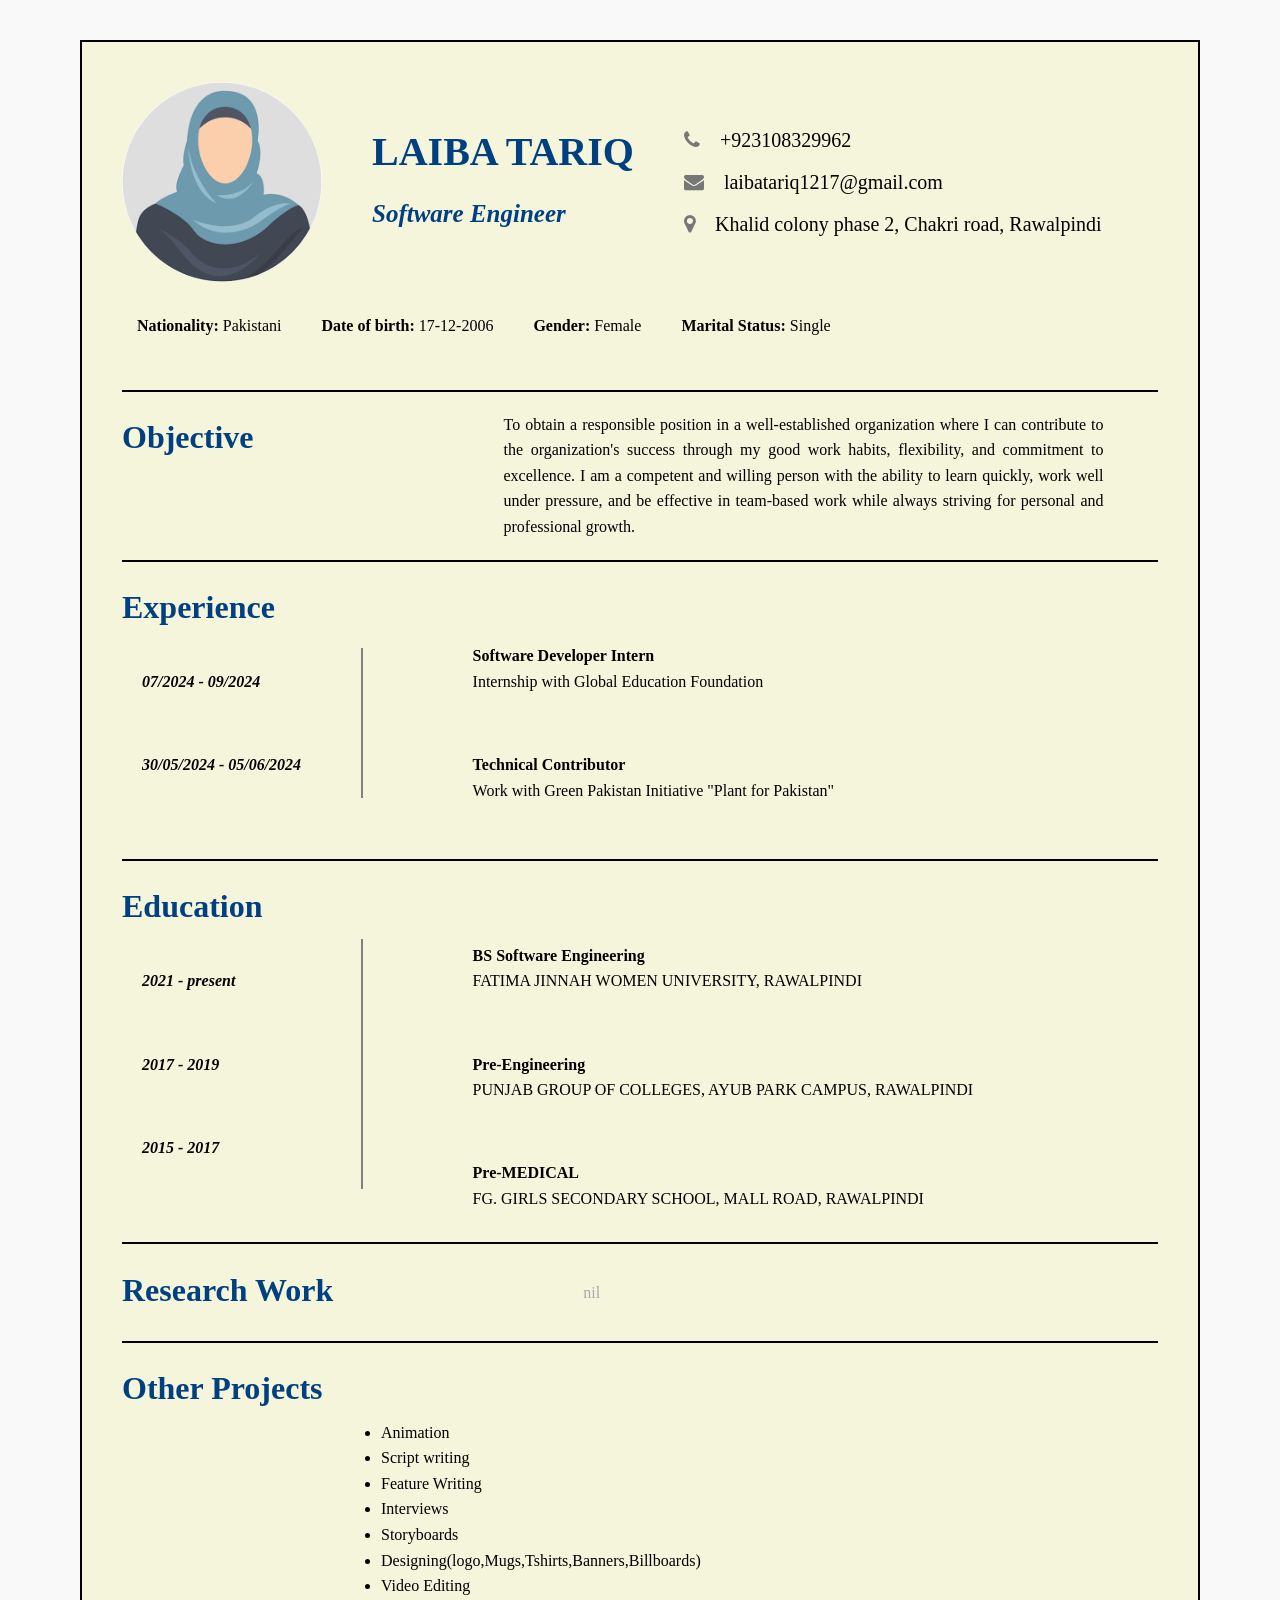
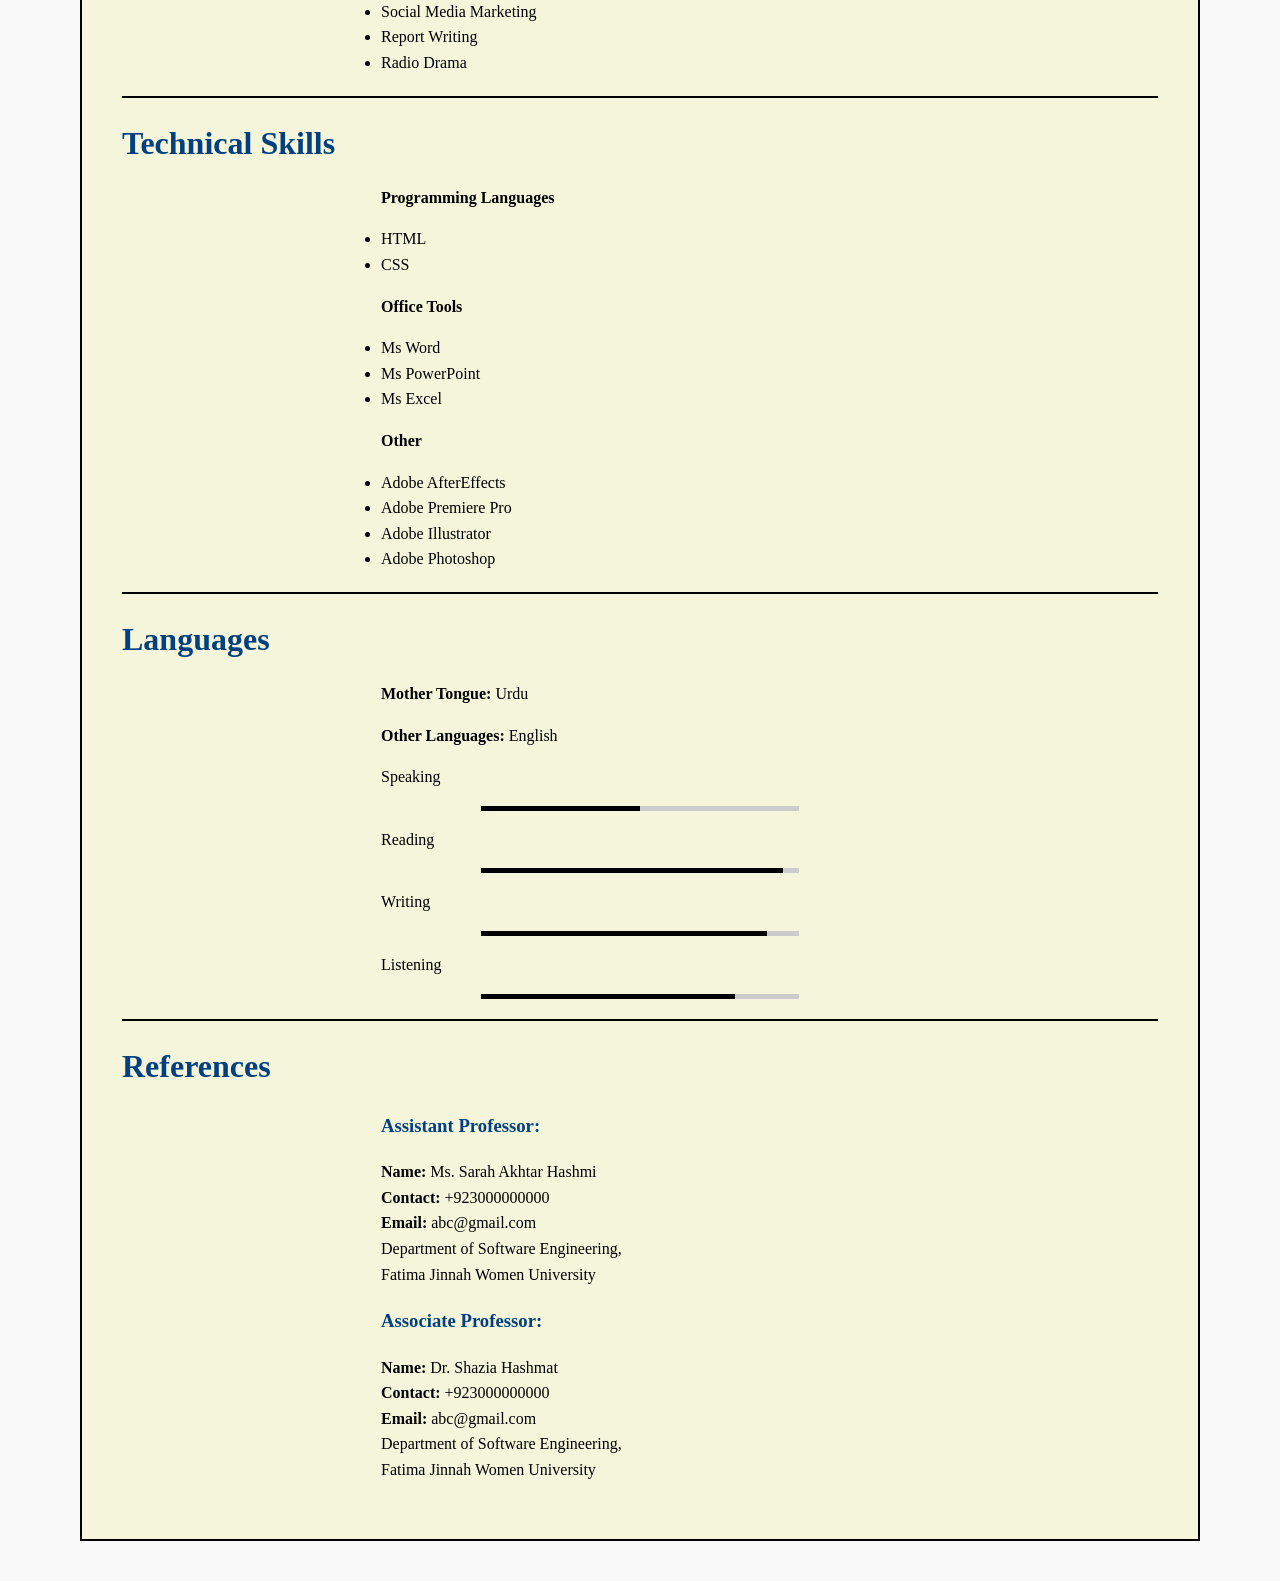
==== commit 740c7f2c: "index.html" ====
--- a/index.html
+++ b/index.html
@@ -16,7 +16,7 @@
         </div>
         <div class="contact-info">
             <p><i class="fa fa-phone"></i> +923108329962</p>
-            <p><i class="fa fa-envelope"></i> iqrabashir914@gmail.com</p>
+            <p><i class="fa fa-envelope"></i> laibatariq1217@gmail.com</p>
             <p><i class="fa fa-map-marker"></i> Khalid colony phase 2, Chakri road, Rawalpindi</p>
         </div>
     </div>
